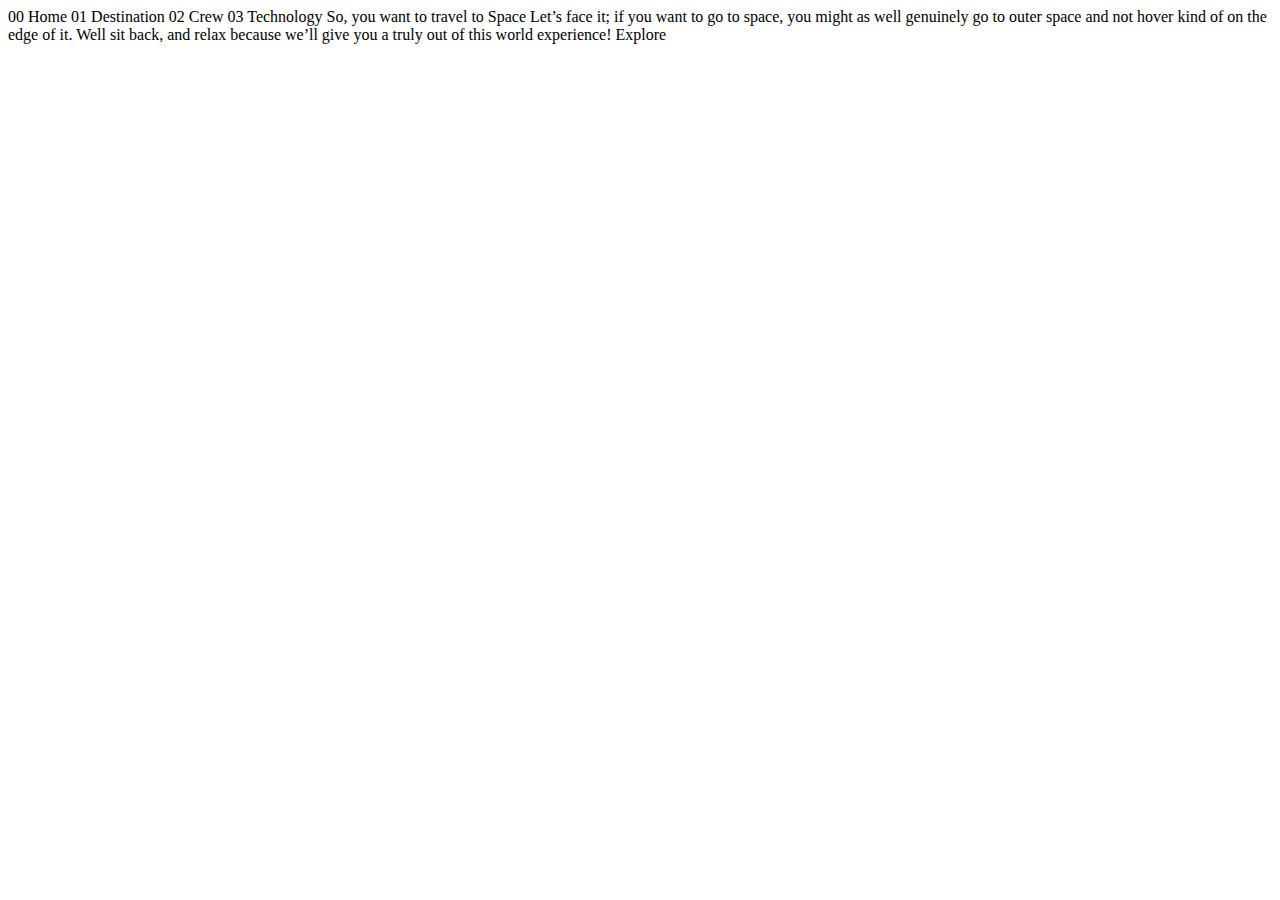
==== index.html @ 9b83e932 "index.html" ====
<!DOCTYPE html>
<html lang="en">
<head>
  <meta charset="UTF-8">
  <meta name="viewport" content="width=device-width, initial-scale=1.0">

  <link rel="icon" type="image/png" sizes="32x32" href="./assets/favicon-32x32.png">
  
  <title>Frontend Mentor | Space tourism website</title>
</head>
<body>

  00 Home
  01 Destination
  02 Crew
  03 Technology

  So, you want to travel to
  Space
  Let’s face it; if you want to go to space, you might as well genuinely go to 
  outer space and not hover kind of on the edge of it. Well sit back, and relax 
  because we’ll give you a truly out of this world experience!

  Explore

</body>
</html>
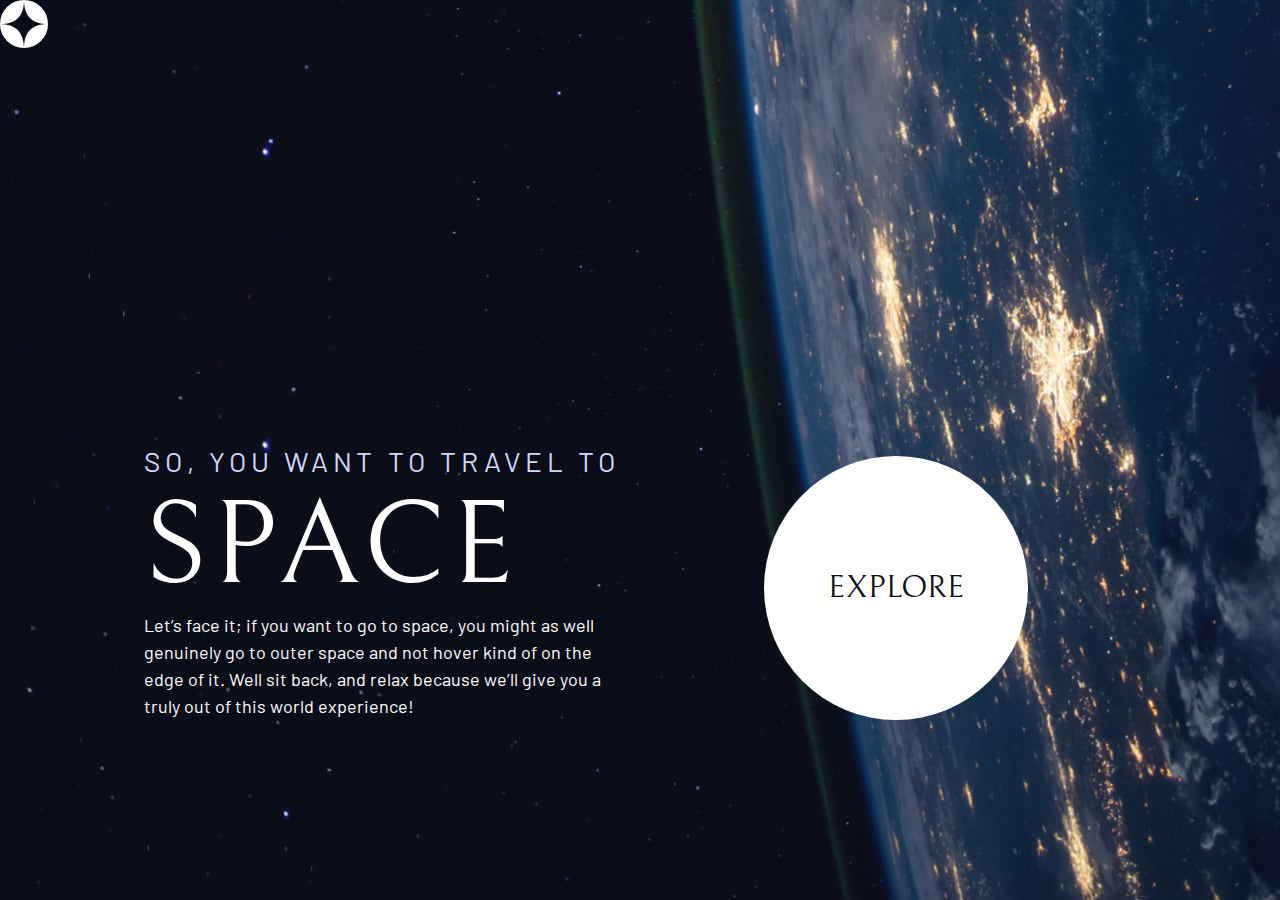
==== commit f3068a88: "The homepage" ====
--- a/index.html
+++ b/index.html
@@ -4,24 +4,48 @@
   <meta charset="UTF-8">
   <meta name="viewport" content="width=device-width, initial-scale=1.0">
 
-  <link rel="icon" type="image/png" sizes="32x32" href="./assets/favicon-32x32.png">
+  <!-- Google fonts -->
+  <link rel="preconnect" href="https://fonts.googleapis.com">
+  <link rel="preconnect" href="https://fonts.gstatic.com" crossorigin>
+  <link href="https://fonts.googleapis.com/css2?family=Barlow+Condensed:wght@400;700&family=Bellefair&family=Barlow:wght@400;700&display=swap"
+      rel="stylesheet">
+      
+  <!-- Our custom CSS -->
+  <link rel="stylesheet" href="design/index.css">
+
+  <link rel="icon" type="image/png" sizes="32x32" href="assets/favicon-32x32.png">
   
   <title>Frontend Mentor | Space tourism website</title>
 </head>
-<body>
+<body class="home">
+  
+  <header class="primary-header flex">
+    <div>
+      <img src="./assets/shared/logo.svg" alt="space tourism logo" class="logo">
+    </div>
+    <!-- <nav>
+        <ul class="primary-navigation underline-indicators flex">
+            <li class="active"><a class="ff-sans-cond uppercase text-white letter-spacing-2" href="index.html"><span>00</span>Home</a>
+            <li><a class="ff-sans-cond uppercase text-white letter-spacing-2" href="destination.html"><span>01</span>Destination</a>
+            <li><a class="ff-sans-cond uppercase text-white letter-spacing-2" href="crew.html"><span>02</span>Crew</a>
+            <li><a class="ff-sans-cond uppercase text-white letter-spacing-2" href="technology.html"><span>03</span>Technology</a>
+        </ul>
+    </nav> -->
+  </header>
 
-  00 Home
-  01 Destination
-  02 Crew
-  03 Technology
-
-  So, you want to travel to
-  Space
-  Let’s face it; if you want to go to space, you might as well genuinely go to 
-  outer space and not hover kind of on the edge of it. Well sit back, and relax 
-  because we’ll give you a truly out of this world experience!
-
-  Explore
+  <div class="grid-container grid-container--home">
+    <div>
+      <h1 class="text-accent fs-500 ff-sans-cond uppercase letter-spacing-1">So, you want to travel to
+      <span class="d-block fs-900 ff-serif text-white">Space</span></h1>
+      
+      <p>Let’s face it; if you want to go to space, you might as well genuinely go to 
+      outer space and not hover kind of on the edge of it. Well sit back, and relax 
+      because we’ll give you a truly out of this world experience! </p>
+    </div>
+    <div>
+      <a href="#" class="large-button uppercase ff-serif text-dark bg-white">Explore</a>
+    </div>
+  </div>
 
 </body>
 </html>--- a/design/index.css
+++ b/design/index.css
@@ -0,0 +1,456 @@
+/*  ------------------- */
+/*  Custom properties   */
+/*  ------------------- */
+
+/* --clr = color */
+
+:root {
+    /* colors */
+    /* --clr-dark: hsl(230 35% 7%); */
+    --clr-dark: 230 35% 7%;
+    --clr-light: 231 77% 90%;
+    --clr-white: 0 0% 100%;
+
+    /* font-size */
+    /* px / 16 = rem */
+    --fs-900: clamp(5rem, 8vw + 1rem, 9.375rem);
+    --fs-800: 3.5rem;
+    --fs-700: 1.5rem;
+    --fs-600: 1rem;
+    --fs-500: 1.75rem;
+    --fs-400: 0.9375rem; /* base size - meaning body text size */
+    --fs-300: 1rem;
+    --fs-200: 0.875rem;
+
+    /* font-families */
+    --ff-serif: "Bellefair", serif;
+    --ff-sans-cond: "Barlow Condensed" sans-serif;
+    --ff-sans-normal: "Barlow", sans-serif;
+}
+
+@media (min-width: 35em) {
+    :root {
+        /* font-size */
+        /* --fs-900: 9.375rem; */
+        --fs-800: 5rem;
+        --fs-700: 2.5rem;
+        --fs-600: 1.5rem;
+        --fs-400: 1rem;
+    }
+}
+
+@media (min-width: 45em) {
+    :root {
+        /* font-size */
+        --fs-800: 6.25rem;
+        --fs-700: 3.5rem;
+        --fs-600: 2rem;
+        --fs-400: 1.125rem;
+    }
+}
+
+
+/*  ------------------- */
+/*  Reset               */
+/*  ------------------- */
+
+/* https://piccalil.li/blog/a-modern-css-reset/ */
+
+*,
+*::before,
+*::after {
+    box-sizing: border-box;
+}
+
+/* Reset margins */
+body,
+h1,
+h2,
+h3,
+h4,
+h5,
+p,
+figure,
+picture {
+    margin: 0;
+}
+
+h1,
+h2,
+h3,
+h4,
+h5,
+h6,
+p {
+    font-weight: 400;
+}
+ 
+/* set up the body */
+body {
+    font-family: var(--ff-sans-normal);
+    font-size: var(--fs-400);
+    color: hsl( var(--clr-white) );
+    background-color: hsl( var(--clr-dark) );
+    line-height: 1.5;
+    min-height: 100vh;
+
+    display: grid;
+    grid-template-rows: min-content 1fr;
+}
+
+/* make images easier to work with */
+img,
+picture {
+    /* images will shrink as the view port gets narrower */
+    max-width: 100%; 
+    display: block;
+}
+
+/* make forms elements easier to work with */
+input,
+button,
+textarea,
+select {
+    /* By default buttons and all these don't inherit the font properties whereas font properties are inherited everywhere else*/
+    font: inherit; 
+}
+
+/* Remove animations for people who've turned them off */
+
+@media (prefers-reduced-motion: reduce) {
+    *,
+    *::before,
+    *::after {
+        animation-duration: 0.01ms !important;
+        animation-iteration-count: 1 !important;
+        transition-duration: 0.01ms !important;
+        scroll-behavior: auto !important;
+    }
+}
+
+
+/*  ------------------- */
+/*  Utility classes     */
+/*  ------------------- */
+
+.flex {
+    display: flex;
+    gap: var(--gap, 1rem);
+}
+
+.grid {
+    display: grid;
+    gap: var(--gap, 1rem);
+}
+
+.d-block {
+    display: block;
+}
+
+
+/* .card h1,
+.card h2,
+.card h3, */
+
+/* .card :where(h1, h2, h3) */
+
+/* is will take the highest specificity selector */
+/* where doesent add any specifisity */
+
+
+/* Adjacent sibling combinator */
+/* First element has no space on the top and the last element has no space on the bottom */
+/* .flow > * + * { */
+/* .flow > *:not(:first-child) { */
+.flow > *:where(:not(:first-child)) {
+    margin-top: var(--flow-space, 1rem);
+    /* outline: 1px solid red; */
+}
+
+/* .flow > *:not(:last-child) {
+    margin-bottom: 1rem;
+    outline: 1px solid red;
+} */
+
+
+.container {
+    /* Left and the right side and not top and bottom. */
+    padding-inline: 2em; 
+    /*  To hold the content in the middle of the page.
+        we only need margin on the left and the right side. */
+    margin-inline: auto;
+    max-width: 80rem;
+}
+
+.grid-container {
+    text-align: center;
+    /* border: 5px solid limegreen; */
+    display: grid;
+    place-items: center;
+    row-gap: 10%;
+    padding-inline: 1rem;
+}
+
+/*  place-items: center; -> is short for justify items and align items, whereas
+    place content would be short for align content and place content */
+
+.grid-container * {
+    /* The ch unit is equivalent to the width of the character zero */
+    max-width: 50ch;
+}
+
+@media (min-width: 45em) {
+    .grid-container {
+        text-align: left;
+        column-gap: var(--container-gap, 2rem);
+        grid-template-columns: minmax(1rem, 1fr) repeat(2, minmax(0, 30rem)) minmax(1rem, 1fr);
+    }
+    
+    .grid-container > *:first-child {
+        grid-column: 2;
+        /* outline: 1px solid red; */
+    }
+
+    .grid-container > *:last-child {
+        grid-column: 3;
+        /* outline: 1px solid yellow; */
+    }
+    
+    .grid-container--home {
+        padding-bottom: max(6rem, 20vh);
+        align-items: end;
+    }
+
+}
+
+.grid-container > *:first-child {
+    /* outline: 1px solid red; */
+}
+
+.grid-container > *:last-child {
+    /* outline: 1px solid yellow; */
+}
+
+/* Screen Reader Only */
+.sr-only {
+    position: absolute;
+    width: 1px;
+    height: 1px;
+    padding: 0;
+    margin: -1px;
+    overflow: hidden;
+    clip: rect(0, 0, 0, 0);
+    white-space: nowrap; /* added line */
+    border: 0;
+}
+
+
+.box {
+    background: lightblue;
+    padding: 3rem;
+}
+
+.cta {
+    --gap: 5rem;
+    background: pink;
+    padding: 2rem;
+    border-radius: 1rem;
+}
+
+/* colors */
+
+.bg-dark { background-color: hsl( var(--clr-dark) );}
+.bg-accent { background-color: hsl( var(--clr-light) );}
+.bg-white { background-color: hsl( var(--clr-white) );}
+
+.text-dark { color: hsl( var(--clr-dark) );}
+.text-accent { color: hsl( var(--clr-light) );}
+.text-white { color: hsl( var(--clr-white) );}  
+
+.example-component {
+    background-color: hsl( var(--clr-light) );
+}
+
+
+/* typography */
+
+.ff-serif { font-family: var(--ff-serif); }
+.ff-sans-cond { font-family: var(--ff-sans-cond); }
+.ff-sans-normal { font-family: var(--ff-sans-normal); }
+
+.letter-spacing-1 { letter-spacing: 4.75px; }
+.letter-spacing-2 { letter-spacing: 2.7px; }
+.letter-spacing-3 { letter-spacing: 2.35px; }
+
+
+.uppercase { text-transform: uppercase; }
+
+.fs-900 { font-size: var(--fs-900); }
+.fs-800 { font-size: var(--fs-800); }
+.fs-700 { font-size: var(--fs-700); }
+.fs-600 { font-size: var(--fs-600); }
+.fs-500 { font-size: var(--fs-500); }
+.fs-400 { font-size: var(--fs-400); }
+.fs-300 { font-size: var(--fs-300); }
+.fs-200 { font-size: var(--fs-200); }
+
+.fs-900,
+.fs-800,
+.fs-700,
+.fs-600 {
+    line-height: 1.1;
+}
+
+.numbered-title {
+    font-family: var(--ff-sans-cond);
+    font-size: var(--fs-500);
+    text-transform: uppercase;
+    letter-spacing: 4.72px;
+}
+
+.numbered-title span {
+    margin-right: .5em; /* It's gonna be relative to var(--fs-500) font size*/
+    font-weight: 700;
+    color: hsl( var(--clr-light) / .25);
+}
+
+/*  ------------------- */
+/*  Components          */
+/*  ------------------- */
+
+.large-button {
+    font-size: 2rem;
+    position: relative;
+    display: inline-grid;
+    z-index: 1;
+    place-items: center;
+    border-radius: 50%;
+    padding: 0 2em;
+    aspect-ratio: 1;
+    text-decoration: none;
+}
+
+.large-button::after {
+    content: ''; /* without it we won't have a psudo element */
+    position: absolute;
+    z-index: -1;
+    width: 100%;
+    height: 100%;
+    background: hsl(var(--clr-white) / .15);
+    border-radius: 50%;
+    opacity: 0;
+    transition: opacity 500ms linear, transform 750ms ease-in-out;
+}
+
+.large-button:hover::after,
+.large-button:focus::after {
+    opacity: 1;
+    transform: scale(1.5);
+}
+
+
+.primaryy-navigation {
+    --gap: 8rem;
+    --underline-gap: 2rem;
+    list-style: none;
+    padding: 0;
+}
+
+.primaryy-navigation a {
+    text-decoration: none;
+}
+
+.primaryy-navigation a > span {
+    font-weight: 700;
+    margin-right: .5em;
+}
+
+.underline-indicators > * { /* we selecting every direct child or direct decendent of the underline indicators | selecting all of the direct decendents*/
+    cursor: pointer;
+    padding: var(--underline-gap, 1rem) 0;
+    border: 0;
+    border-bottom: .2rem solid hsl(var(--clr-white) / 0);
+}
+
+.underline-indicators > *:hover,
+.underline-indicators > *:focus {
+    border-color: hsl( var(--clr-white) / .5);
+}
+
+.underline-indicators > .active,
+.underline-indicators > [aria-selected="true"] {
+    border-color: hsl( var(--clr-white) / 1);
+}
+
+.tab-list {
+    --gap: 2rem;
+}
+
+.dot-indicators > * {
+    cursor: pointer;
+    border: 0;
+    border-radius: 50%;
+    aspect-ratio: 1;
+    padding: .5em;
+    background-color: hsl( var(--clr-white) / .25);
+}
+
+.dot-indicators > *:hover,
+.dot-indicators > *:focus {
+    background-color: hsl( var(--clr-white) / .5);
+}
+
+.dot-indicators > [aria-selected="true"] {
+    background-color: hsl( var(--clr-white) / 1);
+}
+
+.numbered-indicators > * {
+    color: hsl( var(--clr-white) / .25);
+    cursor: pointer;
+    /* border: 0; */
+    border-radius: 50%;
+    aspect-ratio: 1;
+    /* padding: 1em; */
+    background-color: hsl( var(--clr-dark) / .25);
+    border: 1px solid hsl( var(--clr-white) / .25);
+    width: 60px;
+}
+
+.numbered-indicators > *:hover,
+.numbered-indicators > *:focus {
+    border-color: hsl( var(--clr-white) / .5);
+    color: hsl( var(--clr-white) / .5);
+}
+
+.numbered-indicators > [aria-selected="true"] {
+    background-color: hsl( var(--clr-white) / 1);
+    color: hsl( var(--clr-dark) / 1);
+}
+
+/*  ------------------------------ */
+/*  Page specific background       */
+/*  ------------------------------ */
+
+body {
+    background-size: cover;
+    background-position: bottom center;
+}
+
+/* home */
+
+.home {
+    background-image: url(../assets/home/background-home-mobile.jpg);
+}
+
+@media (min-width: 35em) {
+    .home {
+        background-position: center center;
+        background-image: url(../assets/home/background-home-tablet.jpg);
+    }
+}
+
+@media (min-width: 45em) {
+    .home {
+        background-image: url(../assets/home/background-home-desktop.jpg);
+    }
+}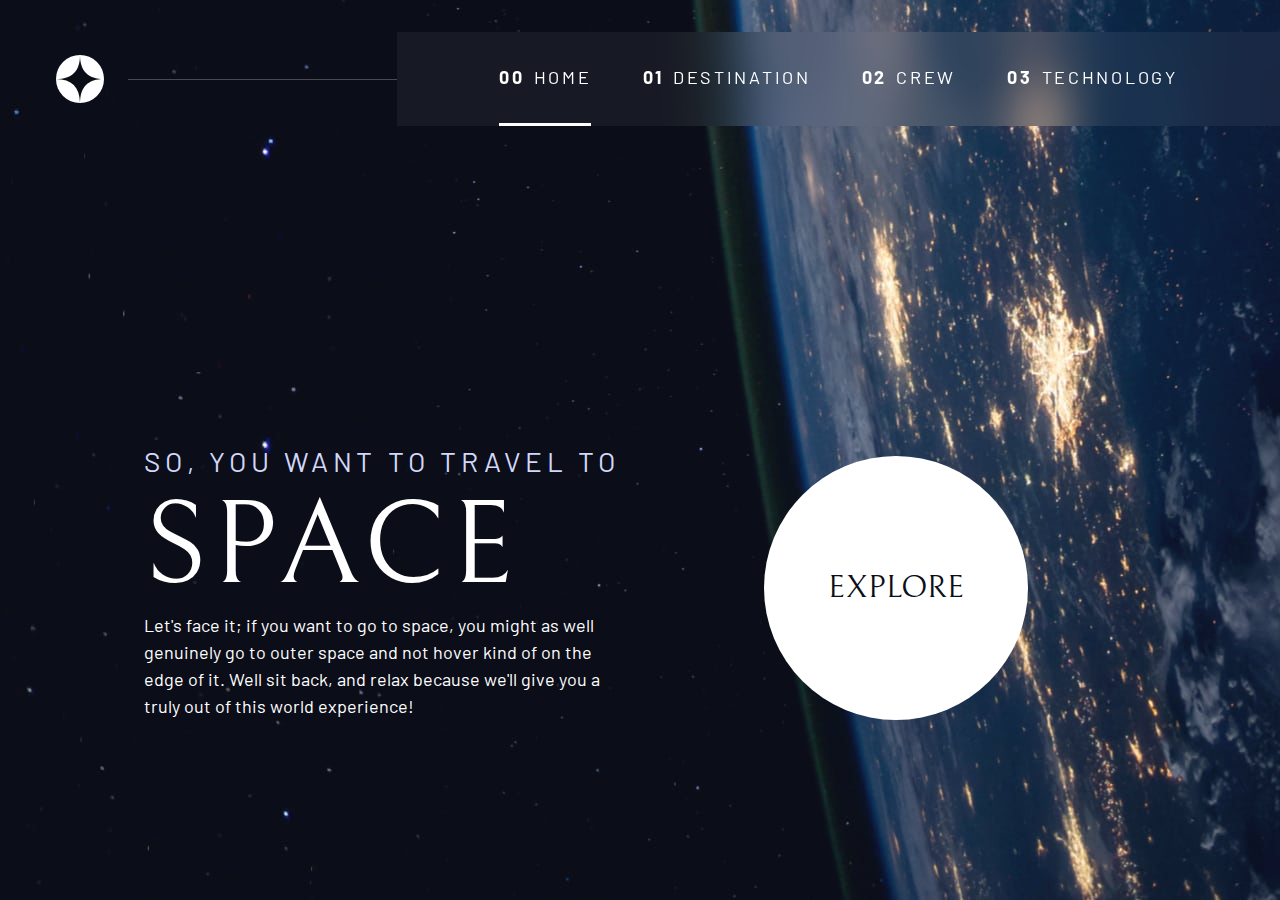
==== commit 5b9f834e: "Navigation" ====
--- a/index.html
+++ b/index.html
@@ -16,36 +16,42 @@
   <link rel="icon" type="image/png" sizes="32x32" href="assets/favicon-32x32.png">
   
   <title>Frontend Mentor | Space tourism website</title>
+  
+  <script src="./design/index.js" defer></script>
 </head>
 <body class="home">
+  <a class="skip-to-content" href="#main">Skip to content</a>
   
   <header class="primary-header flex">
+    <!-- my ::before is here -->
     <div>
       <img src="./assets/shared/logo.svg" alt="space tourism logo" class="logo">
     </div>
-    <!-- <nav>
-        <ul class="primary-navigation underline-indicators flex">
-            <li class="active"><a class="ff-sans-cond uppercase text-white letter-spacing-2" href="index.html"><span>00</span>Home</a>
-            <li><a class="ff-sans-cond uppercase text-white letter-spacing-2" href="destination.html"><span>01</span>Destination</a>
-            <li><a class="ff-sans-cond uppercase text-white letter-spacing-2" href="crew.html"><span>02</span>Crew</a>
-            <li><a class="ff-sans-cond uppercase text-white letter-spacing-2" href="technology.html"><span>03</span>Technology</a>
+    <button class="mobile-nav-toggle" aria-controls="primary-navigation"><span class="sr-only" aria-controls="primary-navigation" aria-expanded="false">Menu</span></button>
+    <nav>
+        <ul id="primary-navigation" data-visible="false" class="primary-navigation underline-indicators flex">
+            <li class="active"><a class="ff-sans-cond uppercase text-white letter-spacing-2" href="index.html"><span aria-hidden="true">00</span>Home</a>
+            <li><a class="ff-sans-cond uppercase text-white letter-spacing-2" href="destination.html"><span aria-hidden="true">01</span>Destination</a>
+            <li><a class="ff-sans-cond uppercase text-white letter-spacing-2" href="crew.html"><span aria-hidden="true">02</span>Crew</a>
+            <li><a class="ff-sans-cond uppercase text-white letter-spacing-2" href="technology.html"><span aria-hidden="true">03</span>Technology</a>
         </ul>
-    </nav> -->
+    </nav>
+    <!-- my ::after is here -->
   </header>
 
-  <div class="grid-container grid-container--home">
+  <main id="main" class="grid-container grid-container--home">
     <div>
       <h1 class="text-accent fs-500 ff-sans-cond uppercase letter-spacing-1">So, you want to travel to
       <span class="d-block fs-900 ff-serif text-white">Space</span></h1>
       
-      <p>Let’s face it; if you want to go to space, you might as well genuinely go to 
+      <p>Let's face it; if you want to go to space, you might as well genuinely go to 
       outer space and not hover kind of on the edge of it. Well sit back, and relax 
-      because we’ll give you a truly out of this world experience! </p>
+      because we'll give you a truly out of this world experience! </p>
     </div>
     <div>
       <a href="#" class="large-button uppercase ff-serif text-dark bg-white">Explore</a>
     </div>
-  </div>
+  </main>
 
 </body>
 </html>--- a/design/index.css
+++ b/design/index.css
@@ -96,6 +96,7 @@
 
     display: grid;
     grid-template-rows: min-content 1fr;
+    overflow-x: hidden;
 }
 
 /* make images easier to work with */
@@ -244,6 +245,21 @@
     border: 0;
 }
 
+.skip-to-content {
+    position: absolute;
+    z-index: 9999;
+    background: hsl( var(--clr-white) );
+    color: hsl( var(--clr-dark) );
+    padding: .5em 1em;
+    margin-inline: auto;
+    transform: translateY(-100%);
+    transition: transform 250ms ease-in;
+}
+
+.skip-to-content:focus {
+    transform: translateY(0);
+}
+
 
 .box {
     background: lightblue;
@@ -349,21 +365,138 @@
 }
 
 
-.primaryy-navigation {
-    --gap: 8rem;
+/* primary-header */
+
+.logo {
+    margin: 1.5rem clamp(1.5rem, 5vw, 3.5rem);
+}
+
+.primary-header {
+    justify-content: space-between;
+    align-items: center;
+}
+
+.primary-navigation {
+    --gap: clamp(0.4rem, 4vw, 3.5rem);
     --underline-gap: 2rem;
     list-style: none;
     padding: 0;
-}
-
-.primaryy-navigation a {
+    margin: 0;
+    margin-left: 2rem;
+    background: hsl( var(--clr-dark) / 0.95);
+    /* backdrop-filter: blur(1.5rem); */
+}
+
+@supports (backdrop-filter: blur(1rem)) {
+    .primary-navigation {
+        background: hsl( var(--clr-white) / 0.05);
+        backdrop-filter: blur(1.5rem);
+    }
+}
+
+.primary-navigation a {
     text-decoration: none;
 }
 
-.primaryy-navigation a > span {
+.primary-navigation a > span {
     font-weight: 700;
     margin-right: .5em;
 }
+
+.mobile-nav-toggle {
+    display: none;
+}
+
+@media (max-width: 35rem) {
+    .primary-navigation {
+        --underline-gap: 0.5rem;
+        position: fixed;
+        z-index: 1000;
+        inset: 0 0 0 20%;
+        list-style: none;
+        padding: min(20rem, 15vh) 2rem;
+        margin: 0;
+        flex-direction: column;
+        transform: translateX(100%);
+        transition: transform 500ms ease-in-out;
+    }
+
+    .primary-navigation[data-visible="true"] {
+        transform: translateX(0);
+    }
+
+    .primary-navigation.underline-indicators > .active {
+        border: 0;
+    }
+
+    /* .primary-navigation li {
+        padding: 0.5rem;
+    } */
+
+    .mobile-nav-toggle {
+        display: block;
+        position: absolute;
+        z-index: 2000;
+        right: 1rem;
+        top: 2rem;
+        background: transparent;
+        background-image: url(/assets/shared/icon-hamburger.svg);
+        background-repeat: no-repeat;
+        background-position: center;
+        width: 1.5rem;
+        aspect-ratio: 1;
+        border: 0;
+    }
+
+    .mobile-nav-toggle[aria-expanded="true"] {
+        background-image: url(/assets/shared/icon-close.svg);
+    }
+
+    .mobile-nav-toggle:focus-visible {
+        outline: 5px solid white;
+        outline-offset: 5px;
+    }
+}
+
+@media (min-width: 35em) {
+    .primary-navigation {
+        padding-inline: clamp(2rem, 8vw, 10rem);
+    }
+}
+
+@media (min-width: 35em) and (max-width: 54.999em) {
+    /* .primary-navigation {
+        padding-inline: 3rem;
+    } */
+
+    .primary-navigation a > span {
+        display: none;
+    }
+}
+
+@media (min-width: 55rem) {
+
+    .primary-header::after {
+        content: '';
+        display: block;
+        position: relative;
+        height: 1px;
+        width: 100%;
+        margin-right: -3rem;
+        background: hsl( var(--clr-white) / .25);
+        order: 1;
+    }
+
+    nav {
+        order: 2;
+    }
+
+    .primary-navigation {
+        margin-block: 2rem;
+        /* padding-inline: 7rem; */
+    }
+}
+
 
 .underline-indicators > * { /* we selecting every direct child or direct decendent of the underline indicators | selecting all of the direct decendents*/
     cursor: pointer;
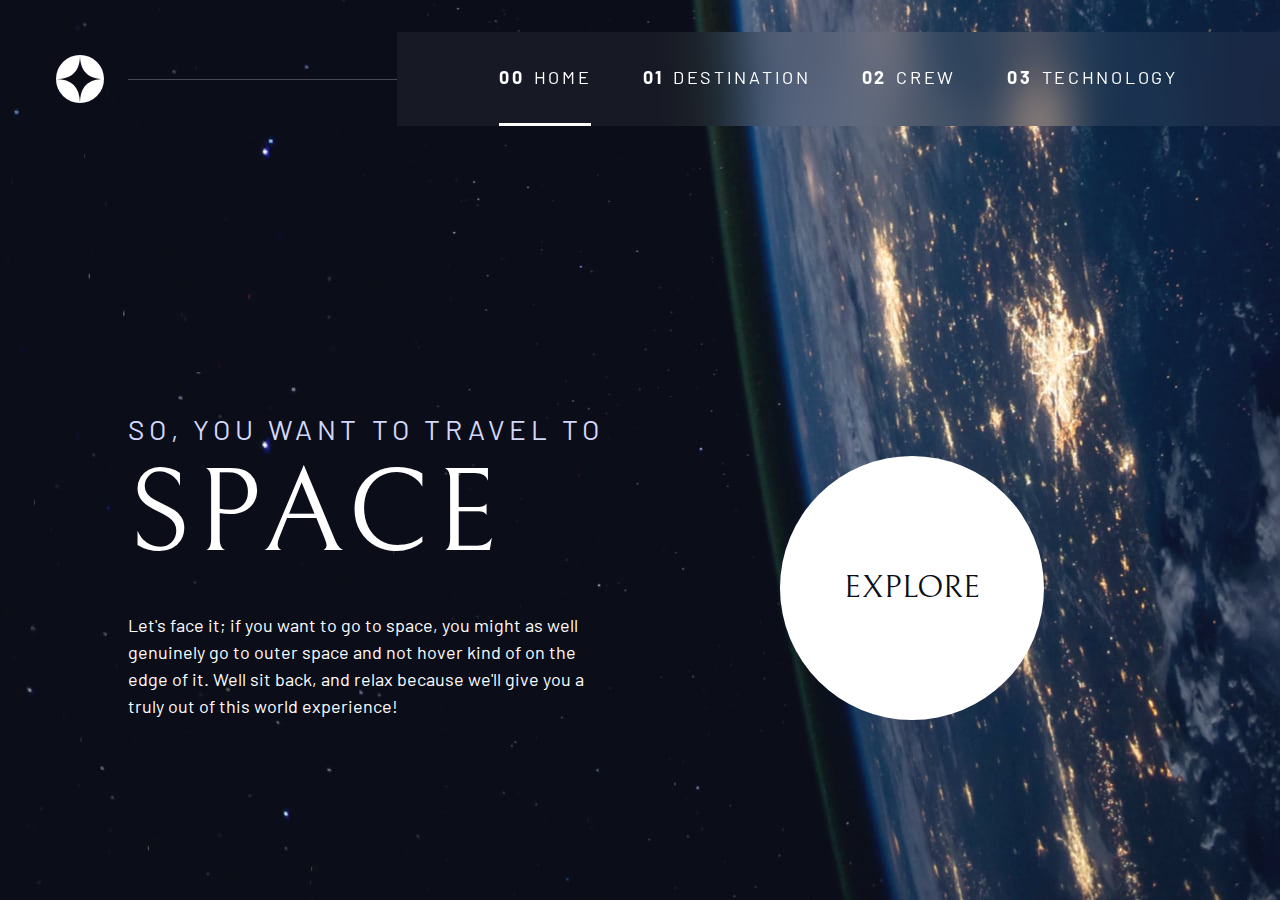
==== commit 1d27f050: "The destination page" ====
--- a/index.html
+++ b/index.html
@@ -11,13 +11,13 @@
       rel="stylesheet">
       
   <!-- Our custom CSS -->
-  <link rel="stylesheet" href="design/index.css">
+  <link rel="stylesheet" href="src/css/index.css">
 
   <link rel="icon" type="image/png" sizes="32x32" href="assets/favicon-32x32.png">
   
   <title>Frontend Mentor | Space tourism website</title>
   
-  <script src="./design/index.js" defer></script>
+  <script src="./src/js/index.js" defer></script>
 </head>
 <body class="home">
   <a class="skip-to-content" href="#main">Skip to content</a>
@@ -31,15 +31,15 @@
     <nav>
         <ul id="primary-navigation" data-visible="false" class="primary-navigation underline-indicators flex">
             <li class="active"><a class="ff-sans-cond uppercase text-white letter-spacing-2" href="index.html"><span aria-hidden="true">00</span>Home</a>
-            <li><a class="ff-sans-cond uppercase text-white letter-spacing-2" href="destination.html"><span aria-hidden="true">01</span>Destination</a>
-            <li><a class="ff-sans-cond uppercase text-white letter-spacing-2" href="crew.html"><span aria-hidden="true">02</span>Crew</a>
+            <li><a class="ff-sans-cond uppercase text-white letter-spacing-2" href="/src/destination.html"><span aria-hidden="true">01</span>Destination</a>
+            <li><a class="ff-sans-cond uppercase text-white letter-spacing-2" href="/src/crew-commander.html"><span aria-hidden="true">02</span>Crew</a>
             <li><a class="ff-sans-cond uppercase text-white letter-spacing-2" href="technology.html"><span aria-hidden="true">03</span>Technology</a>
         </ul>
     </nav>
     <!-- my ::after is here -->
   </header>
 
-  <main id="main" class="grid-container grid-container--home">
+  <main id="main" class="grid-container grid-container--home" style="--container-gap:4rem">
     <div>
       <h1 class="text-accent fs-500 ff-sans-cond uppercase letter-spacing-1">So, you want to travel to
       <span class="d-block fs-900 ff-serif text-white">Space</span></h1>
--- a/src/css/index.css
+++ b/src/css/index.css
@@ -0,0 +1,806 @@
+/*  ------------------- */
+/*  Custom properties   */
+/*  ------------------- */
+
+/* --clr = color */
+
+:root {
+    /* colors */
+    /* --clr-dark: hsl(230 35% 7%); */
+    --clr-dark: 230 35% 7%;
+    --clr-light: 231 77% 90%;
+    --clr-white: 0 0% 100%;
+
+    /* font-size */
+    /* px / 16 = rem */
+    --fs-900: clamp(5rem, 8vw + 1rem, 9.375rem);
+    --fs-800: 3.5rem;
+    --fs-700: 1.5rem;
+    --fs-600: 1rem;
+    --fs-500: 1rem;
+    --fs-400: 0.9375rem; /* base size - meaning body text size */
+    --fs-300: 1rem;
+    --fs-200: 0.875rem;
+
+    /* font-families */
+    --ff-serif: "Bellefair", serif;
+    --ff-sans-cond: "Barlow Condensed" sans-serif;
+    --ff-sans-normal: "Barlow", sans-serif;
+}
+
+@media (min-width: 35em) {
+    :root {
+        /* font-size */
+        /* --fs-900: 9.375rem; */
+        --fs-800: 5rem;
+        --fs-700: 2.5rem;
+        --fs-500: 1.5rem;
+        --fs-600: 1.5rem;
+        --fs-400: 1rem;
+    }
+}
+
+@media (min-width: 55em) {
+    :root {
+        /* font-size */
+        --fs-800: 6.25rem;
+        --fs-700: 3.5rem;
+        --fs-600: 2rem;
+        --fs-500: 1.75rem;
+        --fs-400: 1.125rem;
+    }
+}
+
+
+/*  ------------------- */
+/*  Reset               */
+/*  ------------------- */
+
+/* https://piccalil.li/blog/a-modern-css-reset/ */
+
+*,
+*::before,
+*::after {
+    box-sizing: border-box;
+}
+
+/* Reset margins */
+body,
+h1,
+h2,
+h3,
+h4,
+h5,
+p,
+figure,
+picture {
+    margin: 0;
+}
+
+h1,
+h2,
+h3,
+h4,
+h5,
+h6,
+p {
+    font-weight: 400;
+}
+ 
+/* set up the body */
+body {
+    font-family: var(--ff-sans-normal);
+    font-size: var(--fs-400);
+    color: hsl( var(--clr-white) );
+    background-color: hsl( var(--clr-dark) );
+    line-height: 1.5;
+    min-height: 100vh;
+
+    display: grid;
+    grid-template-rows: min-content 1fr;
+    
+    overflow-x: hidden;
+}
+
+/* make images easier to work with */
+img,
+picture {
+    /* images will shrink as the view port gets narrower */
+    max-width: 100%; 
+    display: block;
+}
+
+/* make forms elements easier to work with */
+input,
+button,
+textarea,
+select {
+    /* By default buttons and all these don't inherit the font properties whereas font properties are inherited everywhere else*/
+    font: inherit; 
+}
+
+/* Remove animations for people who've turned them off */
+
+@media (prefers-reduced-motion: reduce) {
+    *,
+    *::before,
+    *::after {
+        animation-duration: 0.01ms !important;
+        animation-iteration-count: 1 !important;
+        transition-duration: 0.01ms !important;
+        scroll-behavior: auto !important;
+    }
+}
+
+
+/*  ------------------- */
+/*  Utility classes     */
+/*  ------------------- */
+
+.flex {
+    display: flex;
+    gap: var(--gap, 1rem);
+}
+
+.grid {
+    display: grid;
+    gap: var(--gap, 1rem);
+}
+
+.d-block {
+    display: block;
+}
+
+
+/* .card h1,
+.card h2,
+.card h3, */
+
+/* .card :where(h1, h2, h3) */
+
+/* is will take the highest specificity selector */
+/* where doesent add any specifisity */
+
+
+/* Adjacent sibling combinator */
+/* First element has no space on the top and the last element has no space on the bottom */
+/* .flow > * + * { */
+/* .flow > *:not(:first-child) { */
+.flow > *:where(:not(:first-child)) {
+    margin-top: var(--flow-space, 1rem);
+    /* outline: 1px solid red; */
+}
+
+/* .flow > *:not(:last-child) {
+    margin-bottom: 1rem;
+    outline: 1px solid red;
+} */
+
+.flow--space-small {
+    --flow-space: .5rem;
+}
+
+
+.container {
+    /* Left and the right side and not top and bottom. */
+    padding-inline: 2em; 
+    /*  To hold the content in the middle of the page.
+        we only need margin on the left and the right side. */
+    margin-inline: auto;
+    max-width: 80rem;
+}
+
+
+/* Screen Reader Only */
+.sr-only {
+    position: absolute;
+    width: 1px;
+    height: 1px;
+    padding: 0;
+    margin: -1px;
+    overflow: hidden;
+    clip: rect(0, 0, 0, 0);
+    white-space: nowrap; /* added line */
+    border: 0;
+}
+
+.skip-to-content {
+    position: absolute;
+    z-index: 9999;
+    background: hsl( var(--clr-white) );
+    color: hsl( var(--clr-dark) );
+    padding: .5em 1em;
+    margin-inline: auto;
+    transform: translateY(-100%);
+    transition: transform 250ms ease-in;
+}
+
+.skip-to-content:focus {
+    transform: translateY(0);
+}
+
+
+.box {
+    background: lightblue;
+    padding: 3rem;
+}
+
+.cta {
+    --gap: 5rem;
+    background: pink;
+    padding: 2rem;
+    border-radius: 1rem;
+}
+
+/* colors */
+
+.bg-dark { background-color: hsl( var(--clr-dark) );}
+.bg-accent { background-color: hsl( var(--clr-light) );}
+.bg-white { background-color: hsl( var(--clr-white) );}
+
+.text-dark { color: hsl( var(--clr-dark) );}
+.text-accent { color: hsl( var(--clr-light) );}
+.text-white { color: hsl( var(--clr-white) );}  
+
+.example-component {
+    background-color: hsl( var(--clr-light) );
+}
+
+
+/* typography */
+
+.ff-serif { font-family: var(--ff-serif); }
+.ff-sans-cond { font-family: var(--ff-sans-cond); }
+.ff-sans-normal { font-family: var(--ff-sans-normal); }
+
+.letter-spacing-1 { letter-spacing: 4.75px; }
+.letter-spacing-2 { letter-spacing: 2.7px; }
+.letter-spacing-3 { letter-spacing: 2.35px; }
+
+
+.uppercase { text-transform: uppercase; }
+
+.fs-900 { font-size: var(--fs-900); }
+.fs-800 { font-size: var(--fs-800); }
+.fs-700 { font-size: var(--fs-700); }
+.fs-600 { font-size: var(--fs-600); }
+.fs-500 { font-size: var(--fs-500); }
+.fs-400 { font-size: var(--fs-400); }
+.fs-300 { font-size: var(--fs-300); }
+.fs-200 { font-size: var(--fs-200); }
+
+.fs-900,
+.fs-800,
+.fs-700,
+.fs-600 {
+    line-height: 1.1;
+}
+
+.numbered-title {
+    font-family: var(--ff-sans-cond);
+    font-size: var(--fs-500);
+    text-transform: uppercase;
+    letter-spacing: 4.72px;
+}
+
+.numbered-title span {
+    margin-right: .5em; /* It's gonna be relative to var(--fs-500) font size*/
+    font-weight: 700;
+    color: hsl( var(--clr-light) / .25);
+}
+
+/*  ------------------- */
+/*  Components          */
+/*  ------------------- */
+
+.large-button {
+    font-size: 2rem;
+    position: relative;
+    display: inline-grid;
+    z-index: 1;
+    place-items: center;
+    border-radius: 50%;
+    padding: 0 2em;
+    aspect-ratio: 1;
+    text-decoration: none;
+}
+
+.large-button::after {
+    content: ''; /* without it we won't have a psudo element */
+    position: absolute;
+    z-index: -1;
+    width: 100%;
+    height: 100%;
+    background: hsl(var(--clr-white) / .15);
+    border-radius: 50%;
+    opacity: 0;
+    transition: opacity 500ms linear, transform 750ms ease-in-out;
+}
+
+.large-button:hover::after,
+.large-button:focus::after {
+    opacity: 1;
+    transform: scale(1.5);
+}
+
+
+/* primary-header */
+
+.logo {
+    margin: 1.5rem clamp(1.5rem, 5vw, 3.5rem);
+}
+
+.primary-header {
+    justify-content: space-between;
+    align-items: center;
+}
+
+.primary-navigation {
+    --gap: clamp(0.4rem, 4vw, 3.5rem);
+    --underline-gap: 2rem;
+    list-style: none;
+    padding: 0;
+    margin: 0;
+    margin-left: 2rem;
+    background: hsl( var(--clr-dark) / 0.95);
+    /* backdrop-filter: blur(1.5rem); */
+}
+
+@supports (backdrop-filter: blur(1rem)) {
+    .primary-navigation {
+        background: hsl( var(--clr-white) / 0.05);
+        backdrop-filter: blur(1.5rem);
+    }
+}
+
+.primary-navigation a {
+    text-decoration: none;
+}
+
+.primary-navigation a > span {
+    font-weight: 700;
+    margin-right: .5em;
+}
+
+.mobile-nav-toggle {
+    display: none;
+}
+
+@media (max-width: 35rem) {
+    .primary-navigation {
+        --underline-gap: 0.5rem;
+        position: fixed;
+        z-index: 1000;
+        inset: 0 0 0 20%;
+        list-style: none;
+        padding: min(20rem, 15vh) 2rem;
+        margin: 0;
+        flex-direction: column;
+        transform: translateX(100%);
+        transition: transform 500ms ease-in-out;
+    }
+
+    .primary-navigation[data-visible="true"] {
+        transform: translateX(0);
+    }
+
+    .primary-navigation.underline-indicators > .active {
+        border: 0;
+    }
+
+    /* .primary-navigation li {
+        padding: 0.5rem;
+    } */
+
+    .mobile-nav-toggle {
+        display: block;
+        position: absolute;
+        z-index: 2000;
+        right: 1rem;
+        top: 2rem;
+        background: transparent;
+        background-image: url(../../assets/shared/icon-hamburger.svg);
+        background-repeat: no-repeat;
+        background-position: center;
+        width: 1.5rem;
+        aspect-ratio: 1;
+        border: 0;
+    }
+
+    
+
+    .mobile-nav-toggle[aria-expanded="true"] {
+        background-image: url(../../assets/shared/icon-close.svg);
+    }
+
+    .mobile-nav-toggle:focus-visible {
+        outline: 5px solid white;
+        outline-offset: 5px;
+    }
+}
+
+@media (min-width: 35em) {
+    .primary-navigation {
+        padding-inline: clamp(2rem, 8vw, 10rem);
+    }
+}
+
+@media (min-width: 35em) and (max-width: 54.999em) {
+    /* .primary-navigation {
+        padding-inline: 3rem;
+    } */
+
+    .primary-navigation a > span {
+        display: none;
+    }
+}
+
+@media (min-width: 55rem) {
+
+    .primary-header::after {
+        content: '';
+        display: block;
+        position: relative;
+        height: 1px;
+        width: 100%;
+        margin-right: -3rem;
+        background: hsl( var(--clr-white) / .25);
+        order: 1;
+    }
+
+    nav {
+        order: 2;
+    }
+
+    .primary-navigation {
+        margin-block: 2rem;
+        /* padding-inline: 7rem; */
+    }
+}
+
+
+.underline-indicators > * { /* we selecting every direct child or direct decendent of the underline indicators | selecting all of the direct decendents*/
+    cursor: pointer;
+    padding: var(--underline-gap, .5rem) 0;
+    border: 0;
+    border-bottom: .2rem solid hsl(var(--clr-white) / 0);
+    background-color: transparent;
+}
+
+.underline-indicators > *:hover,
+.underline-indicators > *:focus {
+    border-color: hsl( var(--clr-white) / .5);
+}
+
+.underline-indicators > .active,
+.underline-indicators > [aria-selected="true"] {
+    color: hsl( var(--clr-white) / 1);
+    border-color: hsl( var(--clr-white) / 1);
+}
+
+.tab-list {
+    --gap: 2rem;
+}
+
+.dot-indicators > * {
+    cursor: pointer;
+    border: 0;
+    border-radius: 50%;
+    /* aspect-ratio: 1; */
+    padding: .4em;
+    background-color: hsl( var(--clr-white) / .25);
+}
+
+.dot-indicators > *:hover,
+.dot-indicators > *:focus {
+    background-color: hsl( var(--clr-white) / .5);
+}
+
+.dot-indicators > [aria-selected="true"] {
+    background-color: hsl( var(--clr-white) / 1);
+}
+
+.numbered-indicators > * {
+    color: hsl( var(--clr-white) / .25);
+    cursor: pointer;
+    /* border: 0; */
+    border-radius: 50%;
+    aspect-ratio: 1;
+    /* padding: 1em; */
+    background-color: hsl( var(--clr-dark) / .25);
+    border: 1px solid hsl( var(--clr-white) / .25);
+    width: 60px;
+}
+
+.numbered-indicators > *:hover,
+.numbered-indicators > *:focus {
+    border-color: hsl( var(--clr-white) / .5);
+    color: hsl( var(--clr-white) / .5);
+}
+
+.numbered-indicators > [aria-selected="true"] {
+    background-color: hsl( var(--clr-white) / 1);
+    color: hsl( var(--clr-dark) / 1);
+}
+
+/*  ------------------------------ */
+/*  Page specific background       */
+/*  ------------------------------ */
+
+body {
+    background-size: cover;
+    background-position: bottom center;
+}
+
+/* home */
+
+.home {
+    background-image: url(../../assets/home/background-home-mobile.jpg);
+}
+
+@media (min-width: 35em) {
+    .home {
+        background-position: center center;
+        background-image: url(../../assets/home/background-home-tablet.jpg);
+    }
+}
+
+@media (min-width: 55em) {
+    .home {
+        background-image: url(../../assets/home/background-home-desktop.jpg);
+    }
+}
+
+
+
+/* destination */
+
+.destination {
+    background-image: url(../../assets/destination/background-destination-mobile.jpg);
+}
+
+@media (min-width: 35em) {
+    .destination {
+        background-position: center center;
+        background-image: url(../../assets/destination/background-destination-tablet.jpg);
+    }
+}
+
+@media (min-width: 55em) {
+    .destination {
+        background-image: url(../../assets/destination/background-destination-desktop.jpg);
+    }
+}
+
+
+
+/* crew */
+
+.crew {
+    background-image: url(../../assets/crew/background-crew-mobile.jpg);
+}
+
+@media (min-width: 35em) {
+    .crew {
+        background-position: center center;
+        background-image: url(../../assets/crew/background-crew-tablet.jpg);
+    }
+}
+
+@media (min-width: 55em) {
+    .crew {
+        background-image: url(../../assets/crew/background-crew-desktop.jpg);
+    }
+}
+
+
+
+/*  ------------------------------ */
+/*  Layout       */
+/*  ------------------------------ */
+
+.grid-container {
+    text-align: center;
+    /* border: 5px solid limegreen; */
+    display: grid;
+    place-items: center;
+    /* row-gap: 15%; */
+    padding-inline: 1rem;
+    /* padding-bottom: 20rem; */
+    padding-bottom: 4rem;
+}
+
+/*  place-items: center; -> is short for justify items and align items, whereas
+    place content would be short for align content and place content */
+
+.grid-container p:not([class]) {
+    /* The ch unit is equivalent to the width of the character zero */
+    max-width: 50ch;
+    /* outline: 3px solid limegreen; */
+}
+
+
+/* destination layout */
+
+.grid-container--destination {
+    --flow-space: 0.01rem;
+    grid-template-areas: 
+        'title'
+        'image'
+        'tabs'
+        'content';
+}
+
+.numbered-title {
+    grid-area: title;
+}
+
+.grid-container--destination > picture {
+    grid-area: image;
+    max-width: 60%;
+
+    /* @hm */
+    margin-top: 2rem;
+    margin-bottom: 2rem;
+    /* @hm */
+}
+
+.grid-container--destination > .tab-list {
+    grid-area: tabs;
+}
+
+.grid-container--destination > .destination-info {
+    grid-area: content;
+}
+
+.destination-meta {
+    flex-direction: column;
+    border-top: 1px solid hsl( var(--clr-white) / .1);
+    padding-top: 2.5rem;
+    margin-top: 2.5rem;
+}
+
+.destination-meta p {
+    font-size: 1.75rem;
+}
+
+/* @hm */
+.destination-info > h2, p:not([class]) {
+    margin-top: 1rem;
+}
+/* @hm */
+
+/* crew layout */
+
+.grid-container--crew {
+    --flow-space: 2rem;
+    grid-template-areas: 
+        'title'
+        'image'
+        'tabs'
+        'content';
+}
+
+.numbered-title {
+    grid-area: title;
+}
+
+.grid-container--crew > picture {
+    grid-area: image;
+    max-width: 60%;
+    border-bottom: 1px solid hsl( var(--clr-white) / .1 )
+}
+
+.grid-container--crew > .dot-indicators {
+    grid-area: tabs;
+}
+
+.grid-container--crew > .crew-details {
+    grid-area: content;
+}
+
+/* .grid-container--crew > .crew-details p:not([class]) {
+    font-size: 16px;
+} */
+
+.crew-details h2 {
+    color: hsl( var(--clr-white) / .5);
+}
+
+@media (min-width: 35em) {
+
+    /* .grid-container {
+        padding-bottom: 20rem;
+    } */
+
+    .numbered-title {
+        justify-self: start;
+        margin-top: 2rem;
+    }
+
+    .destination-meta {
+        flex-direction: row;
+        justify-content: space-evenly;
+    }
+
+    /* .grid-container--home {
+        margin-top: 2rem;
+    } */
+
+    .grid-container--crew {
+        padding-bottom: 0;
+        grid-template-areas: 
+            'title'
+            'content'
+            'tabs'
+            'image';
+    }
+
+    /* @hm */
+    .destination-info > h2, p:not([class]) {
+        margin-top: 2rem;
+    }
+    /* @hm */
+}
+
+@media (min-width: 55em) {
+    .grid-container {
+        text-align: left;
+        column-gap: var(--container-gap, 2rem);
+        grid-template-columns: minmax(1rem, 1fr) repeat(2, minmax(0, 30rem)) minmax(1rem, 1fr);
+        /* padding-bottom: 12rem; */
+    }
+    
+    .grid-container--home > *:first-child {
+        grid-column: 2;
+        /* outline: 1px solid red; */
+    }
+
+    .grid-container--home > *:last-child {
+        grid-column: 3;
+        /* outline: 1px solid yellow; */
+    }
+    
+    .grid-container--home {
+        padding-bottom: max(6rem, 20vh);
+        align-items: end;
+    }
+
+    .grid-container--destination {
+        justify-items: start;
+        align-content: start;
+        grid-template-areas: 
+            '. title title .'
+            '. image tabs .'
+            '. image content .';
+    }
+
+    .grid-container--destination > picture,
+    .grid-container--crew > picture {
+        max-width: 70%;
+    }
+
+    .destination-meta {
+        --gap: min(6vw, 6rem);
+        justify-content: start;
+    }
+
+    .grid-container--crew {
+        /* --flow-space: 0.01rem; */
+        grid-template-areas: 
+            '. title title .'
+            '. content image .'
+            '. tabs image .'
+    }
+
+    .grid-container--crew > .dot-indicators {
+        justify-self: start;
+    }
+
+
+
+    .grid-container--crew > picture {
+        align-self: end;
+    }
+
+}